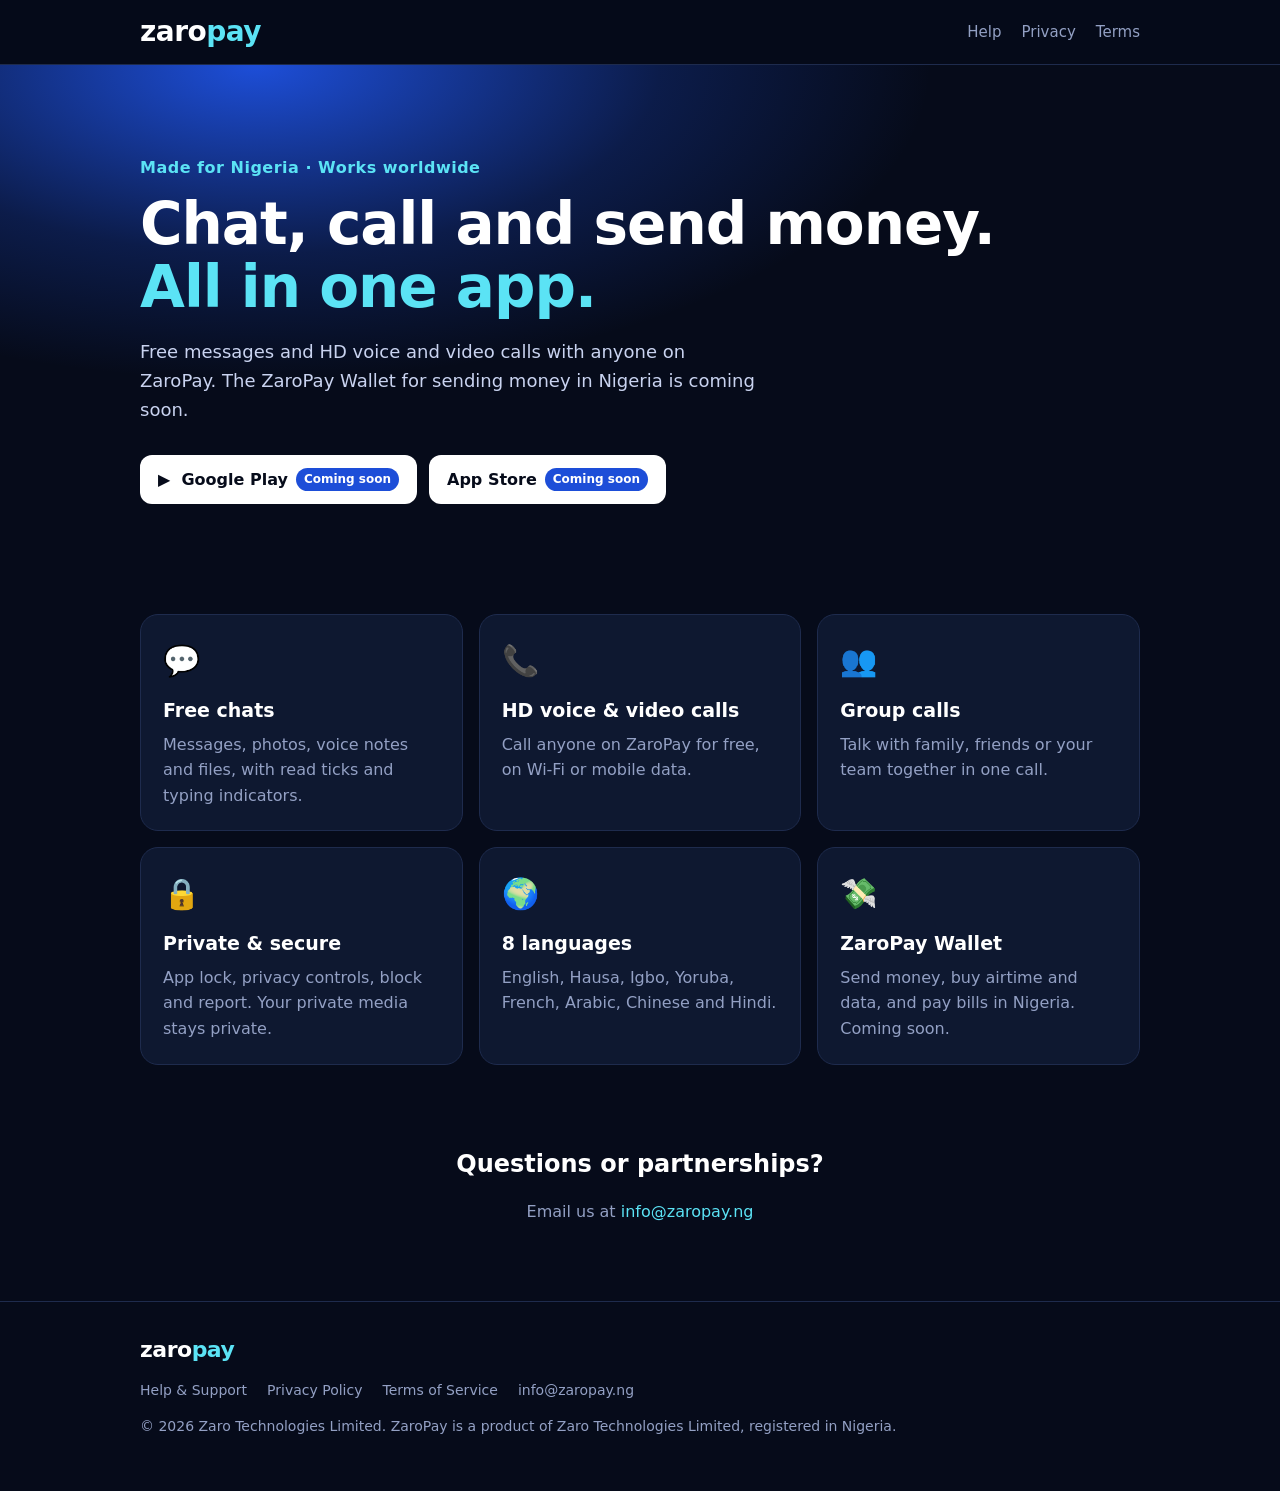
==== index.html @ feb99882 "ZaroPay website" ====
<!doctype html>
<html lang="en">
<head>
<meta charset="utf-8">
<meta name="viewport" content="width=device-width, initial-scale=1">
<title>ZaroPay – Chat, call and send money</title>
<meta name="description" content="ZaroPay: free chats and HD voice and video calls, with the ZaroPay Wallet for Nigeria coming soon.">
<link rel="icon" href="favicon.svg" type="image/svg+xml">
<link rel="stylesheet" href="style.css">
</head>
<body>
<header class="top"><div class="wrap nav">
  <a href="/" class="brand"><span class="zaro">zaro</span><span class="pay">pay</span></a>
  <nav><a href="/help">Help</a><a href="/privacy">Privacy</a><a href="/terms">Terms</a></nav>
</div></header>
<main>
<section class="hero"><div class="wrap">
  <p class="eyebrow">Made for Nigeria · Works worldwide</p>
  <h1>Chat, call and send money.<br><span>All in one app.</span></h1>
  <p class="lead">Free messages and HD voice and video calls with anyone on ZaroPay. The ZaroPay Wallet for sending money in Nigeria is coming soon.</p>
  <div class="stores">
    <span class="store">▶&nbsp; Google Play <em>Coming soon</em></span>
    <span class="store"> App Store <em>Coming soon</em></span>
  </div>
</div></section>
<section class="wrap feats">
  <div class="card"><div class="ic">💬</div><h3>Free chats</h3><p>Messages, photos, voice notes and files, with read ticks and typing indicators.</p></div>
  <div class="card"><div class="ic">📞</div><h3>HD voice &amp; video calls</h3><p>Call anyone on ZaroPay for free, on Wi-Fi or mobile data.</p></div>
  <div class="card"><div class="ic">👥</div><h3>Group calls</h3><p>Talk with family, friends or your team together in one call.</p></div>
  <div class="card"><div class="ic">🔒</div><h3>Private &amp; secure</h3><p>App lock, privacy controls, block and report. Your private media stays private.</p></div>
  <div class="card"><div class="ic">🌍</div><h3>8 languages</h3><p>English, Hausa, Igbo, Yoruba, French, Arabic, Chinese and Hindi.</p></div>
  <div class="card"><div class="ic">💸</div><h3>ZaroPay Wallet</h3><p>Send money, buy airtime and data, and pay bills in Nigeria. Coming soon.</p></div>
</section>
<section class="wrap contact">
  <h2>Questions or partnerships?</h2>
  <p>Email us at <a href="mailto:info@zaropay.ng">info@zaropay.ng</a></p>
</section>
</main>
<footer class="foot"><div class="wrap">
  <div class="brand small"><span class="zaro">zaro</span><span class="pay">pay</span></div>
  <nav><a href="/help">Help &amp; Support</a><a href="/privacy">Privacy Policy</a><a href="/terms">Terms of Service</a><a href="mailto:info@zaropay.ng">info@zaropay.ng</a></nav>
  <p>© 2026 Zaro Technologies Limited. ZaroPay is a product of Zaro Technologies Limited, registered in Nigeria.</p>
</div></footer>
</body>
</html>
---- style.css ----
:root{--bg:#060B1A;--card:#0E1830;--line:#1E2B4D;--text:#FFFFFF;--muted:#93A0C4;--blue:#1D4ED8;--blue2:#2563EB;--cyan:#5BE3F5}
*{box-sizing:border-box}
html,body{margin:0;background:var(--bg);color:var(--text);font-family:system-ui,-apple-system,"Segoe UI",Roboto,Arial,sans-serif;line-height:1.6}
a{color:var(--cyan);text-decoration:none}
a:hover{text-decoration:underline}
.wrap{max-width:1040px;margin:0 auto;padding:0 20px}
.top{position:sticky;top:0;background:rgba(6,11,26,.92);backdrop-filter:blur(8px);border-bottom:1px solid var(--line);z-index:5}
.nav{display:flex;align-items:center;justify-content:space-between;height:64px}
.nav nav a{color:var(--muted);margin-left:20px;font-size:15px}
.brand{font-weight:800;font-size:28px;letter-spacing:-.5px;text-decoration:none!important}
.brand.small{font-size:22px}
.zaro{color:#fff}.pay{color:var(--cyan)}
.hero{background:radial-gradient(900px 420px at 20% 0%,#1D4ED8 0%,rgba(29,78,216,.25) 45%,transparent 75%);padding:90px 0 70px}
.eyebrow{color:var(--cyan);font-weight:600;letter-spacing:.5px;margin:0 0 12px}
.hero h1{font-size:clamp(34px,6vw,58px);line-height:1.1;margin:0 0 18px;letter-spacing:-1px}
.hero h1 span{color:var(--cyan)}
.lead{color:#C9D3F0;font-size:18px;max-width:620px;margin:0 0 30px}
.stores{display:flex;gap:12px;flex-wrap:wrap}
.store{display:inline-flex;align-items:center;gap:8px;background:#fff;color:#060B1A;font-weight:700;padding:12px 18px;border-radius:12px}
.store em{font-style:normal;font-weight:600;font-size:12px;background:var(--blue);color:#fff;padding:2px 8px;border-radius:20px}
.feats{display:grid;grid-template-columns:repeat(auto-fit,minmax(280px,1fr));gap:16px;padding:40px 20px}
.card{background:var(--card);border:1px solid var(--line);border-radius:18px;padding:22px}
.card .ic{font-size:30px}
.card h3{margin:10px 0 6px;font-size:19px}
.card p{margin:0;color:var(--muted)}
.contact{text-align:center;padding:40px 20px 60px}
.contact h2{margin:0 0 6px}
.contact p{color:var(--muted)}
.doc{padding:40px 20px 60px;max-width:780px}
.doc h1{font-size:34px;margin:0 0 6px}
.updated{color:var(--muted);margin:0 0 24px}
.doc h2{font-size:19px;color:var(--cyan);margin:28px 0 6px}
.doc p{color:#D6DDF3;margin:0 0 8px}
.foot{border-top:1px solid var(--line);padding:30px 0 40px;color:var(--muted);font-size:14px}
.foot nav{display:flex;flex-wrap:wrap;gap:8px 20px;margin:12px 0}
.foot nav a{color:var(--muted)}
@media (max-width:560px){.nav nav a{margin-left:12px;font-size:14px}.brand{font-size:24px}.hero{padding:60px 0 50px}}
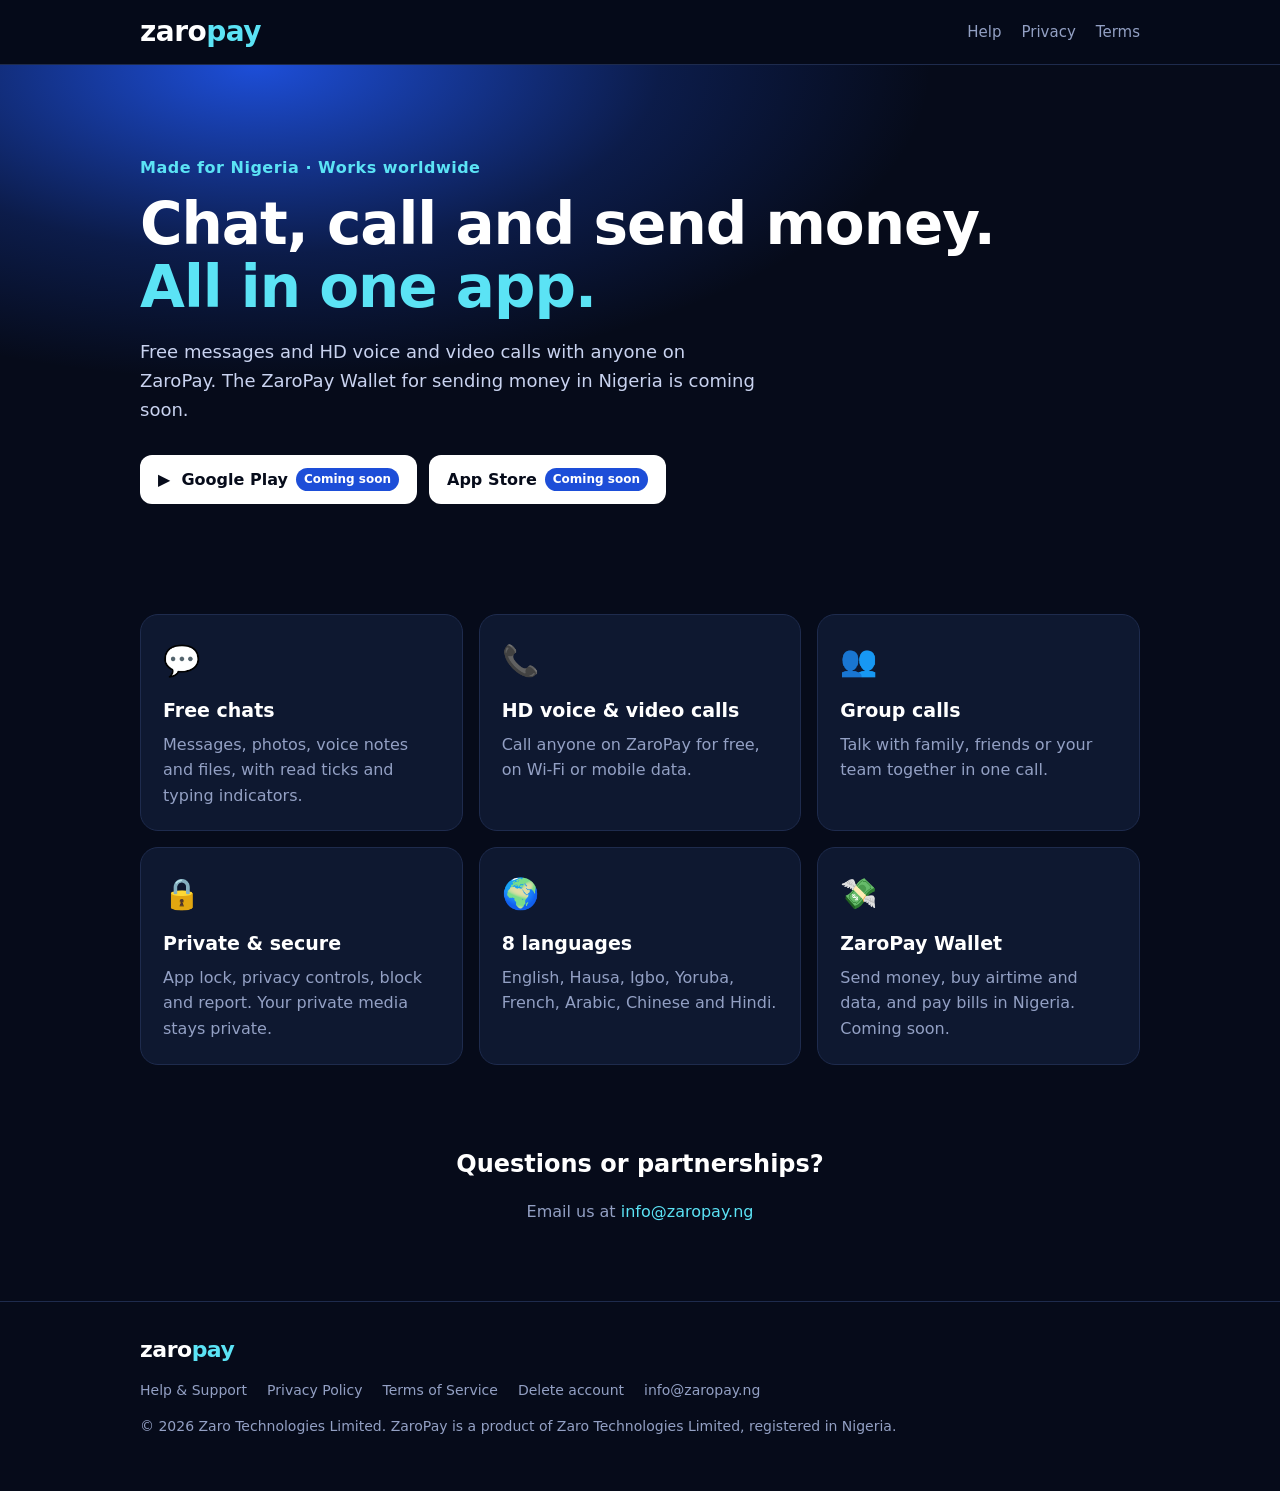
==== commit af41dea1: "Add delete-account page" ====
--- a/index.html
+++ b/index.html
@@ -38,7 +38,7 @@
 </main>
 <footer class="foot"><div class="wrap">
   <div class="brand small"><span class="zaro">zaro</span><span class="pay">pay</span></div>
-  <nav><a href="/help">Help &amp; Support</a><a href="/privacy">Privacy Policy</a><a href="/terms">Terms of Service</a><a href="mailto:info@zaropay.ng">info@zaropay.ng</a></nav>
+  <nav><a href="/help">Help &amp; Support</a><a href="/privacy">Privacy Policy</a><a href="/terms">Terms of Service</a><a href="/delete-account">Delete account</a><a href="mailto:info@zaropay.ng">info@zaropay.ng</a></nav>
   <p>© 2026 Zaro Technologies Limited. ZaroPay is a product of Zaro Technologies Limited, registered in Nigeria.</p>
 </div></footer>
 </body>
--- a/style.css
+++ b/style.css
@@ -35,3 +35,5 @@
 .foot nav{display:flex;flex-wrap:wrap;gap:8px 20px;margin:12px 0}
 .foot nav a{color:var(--muted)}
 @media (max-width:560px){.nav nav a{margin-left:12px;font-size:14px}.brand{font-size:24px}.hero{padding:60px 0 50px}}
+.btn{display:inline-block;background:var(--blue);color:#fff!important;font-weight:700;padding:12px 20px;border-radius:12px;margin-top:6px}
+.btn:hover{background:var(--blue2);text-decoration:none!important}
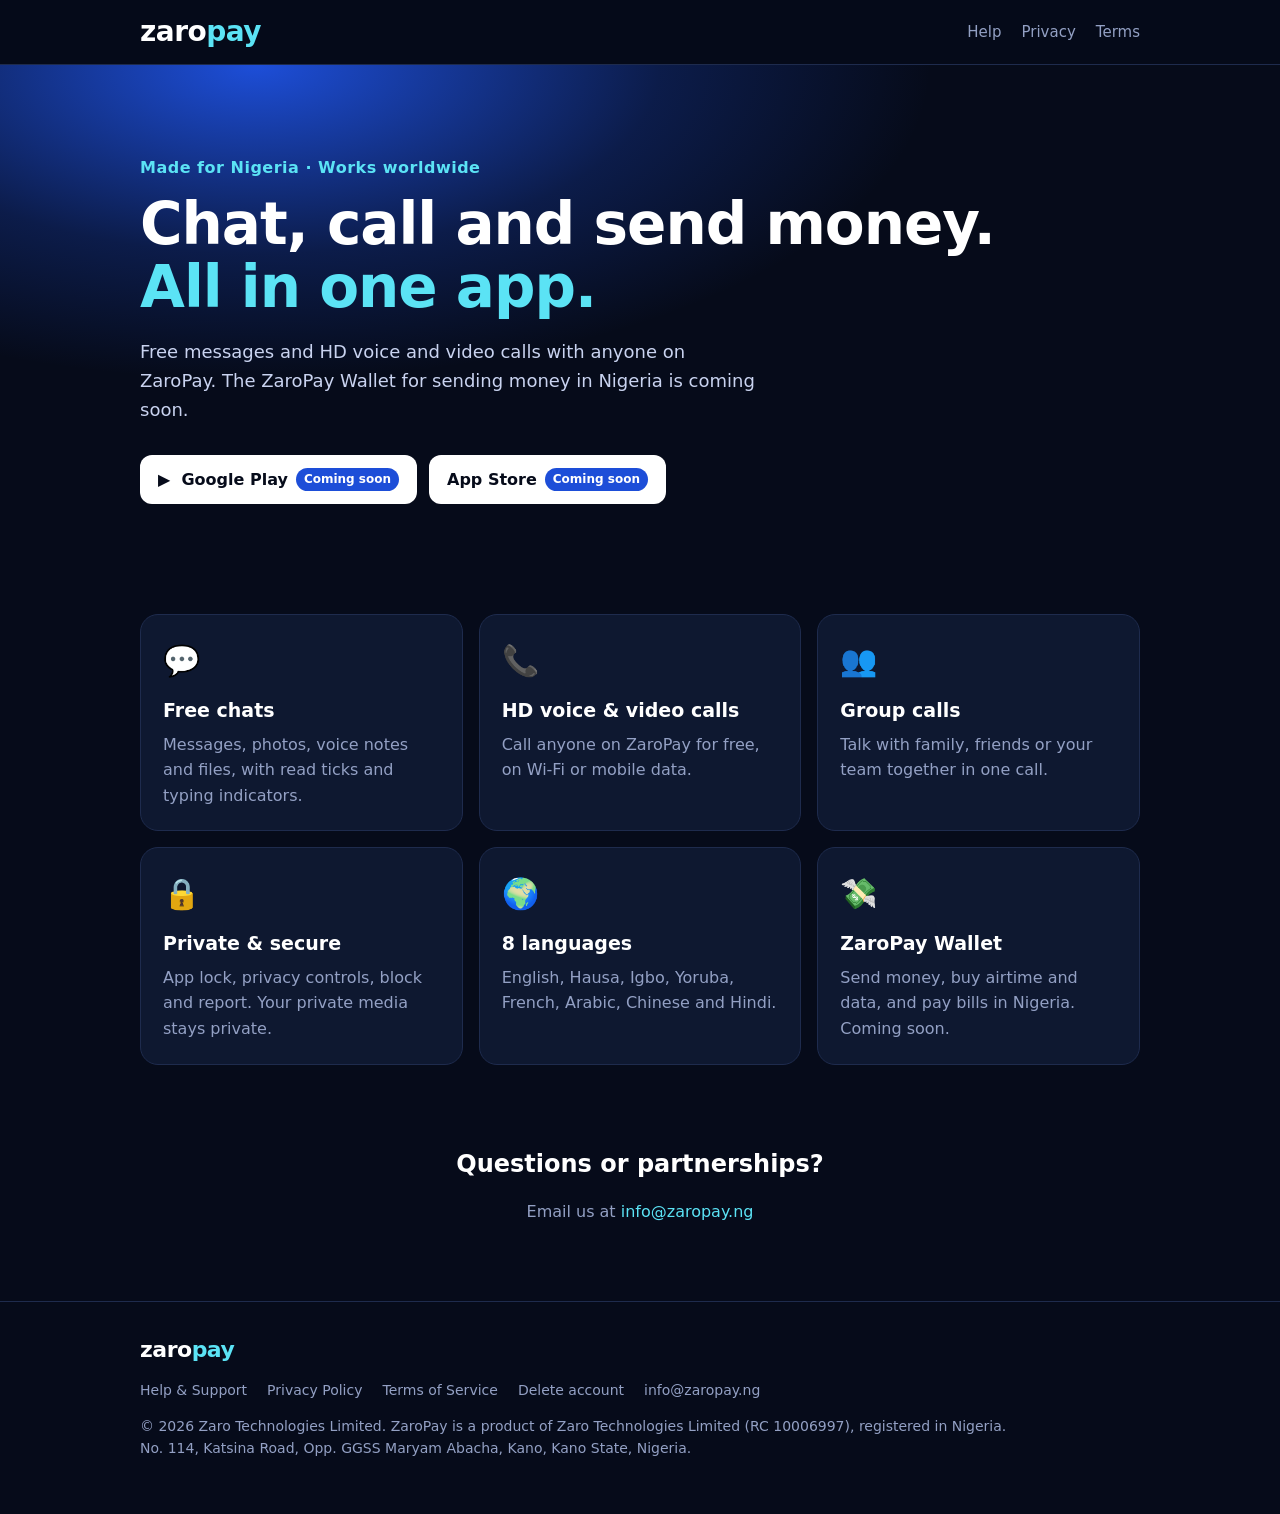
==== commit 1bd3f267: "Add files via upload ZARO TECHNOLOGIES LIMITED" ====
--- a/index.html
+++ b/index.html
@@ -39,7 +39,7 @@
 <footer class="foot"><div class="wrap">
   <div class="brand small"><span class="zaro">zaro</span><span class="pay">pay</span></div>
   <nav><a href="/help">Help &amp; Support</a><a href="/privacy">Privacy Policy</a><a href="/terms">Terms of Service</a><a href="/delete-account">Delete account</a><a href="mailto:info@zaropay.ng">info@zaropay.ng</a></nav>
-  <p>© 2026 Zaro Technologies Limited. ZaroPay is a product of Zaro Technologies Limited, registered in Nigeria.</p>
+  <p>© 2026 Zaro Technologies Limited. ZaroPay is a product of Zaro Technologies Limited (RC 10006997), registered in Nigeria.<br>No. 114, Katsina Road, Opp. GGSS Maryam Abacha, Kano, Kano State, Nigeria.</p>
 </div></footer>
 </body>
 </html>
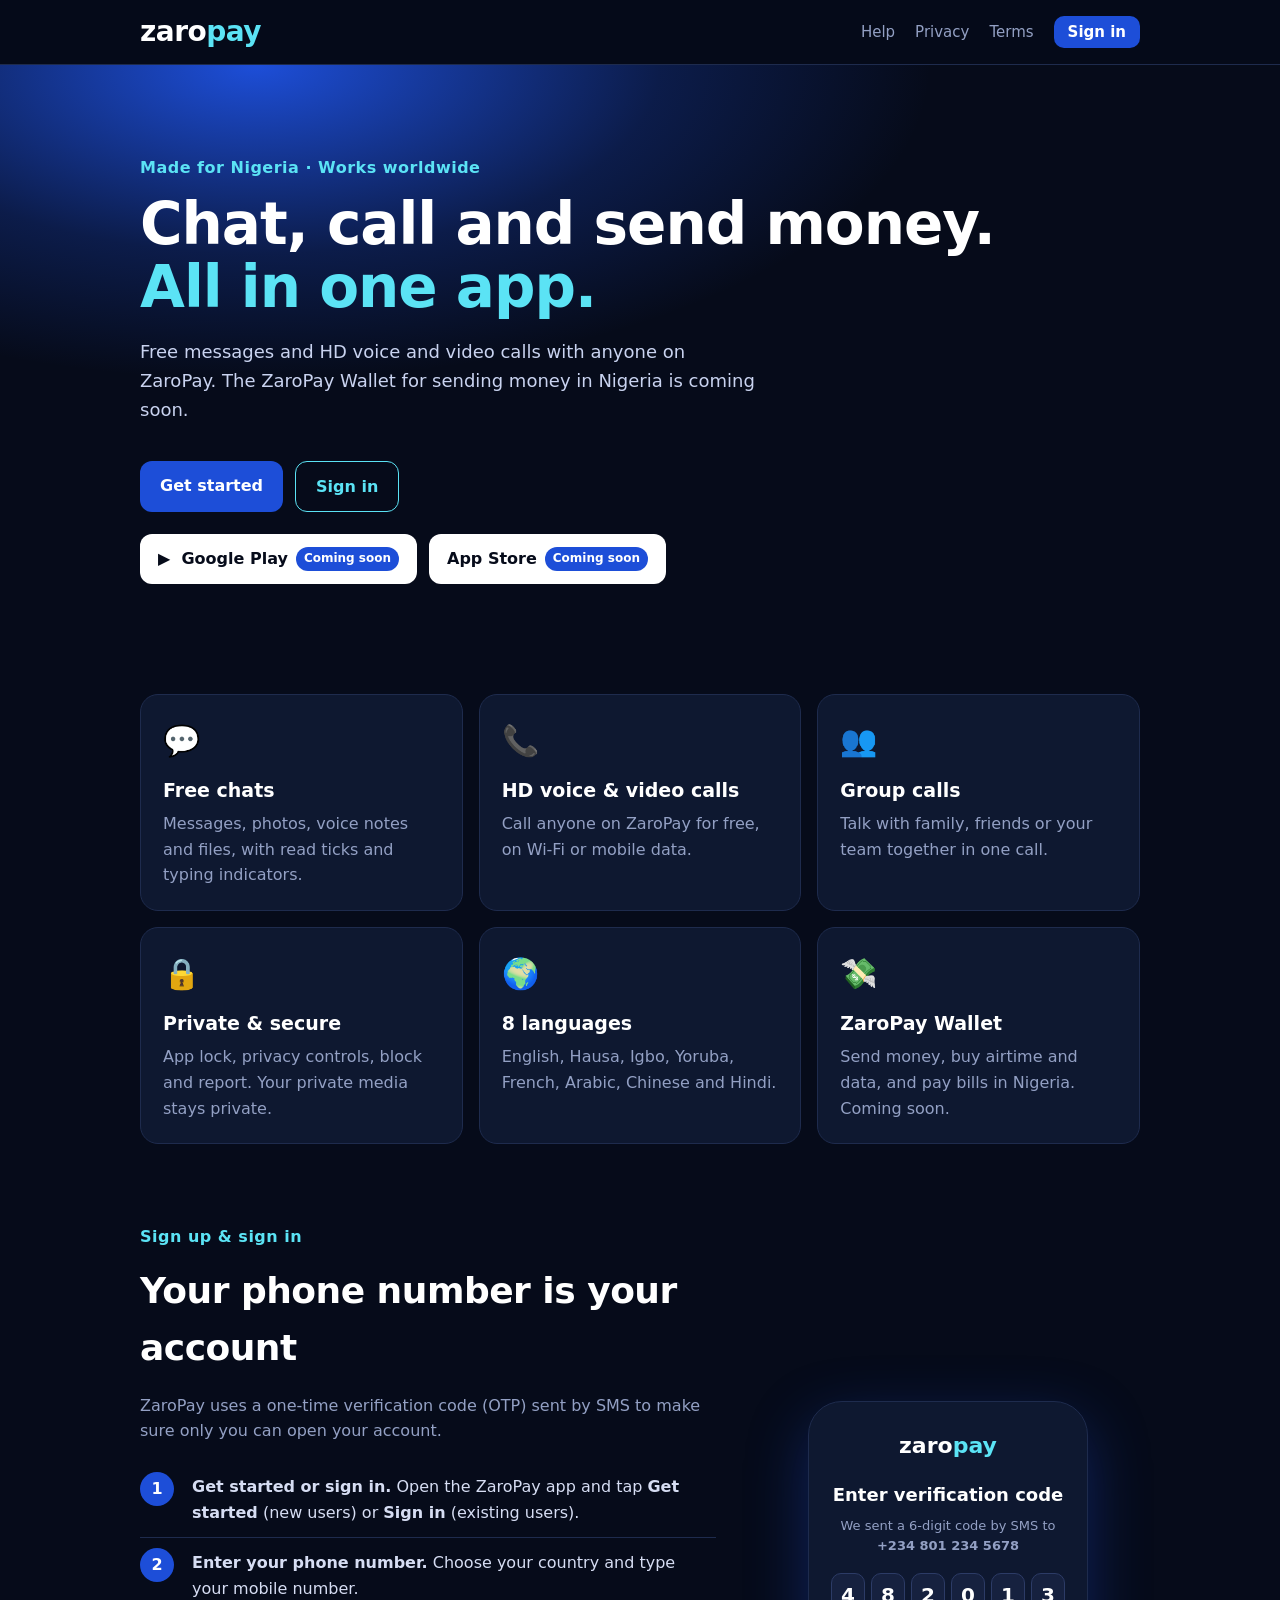
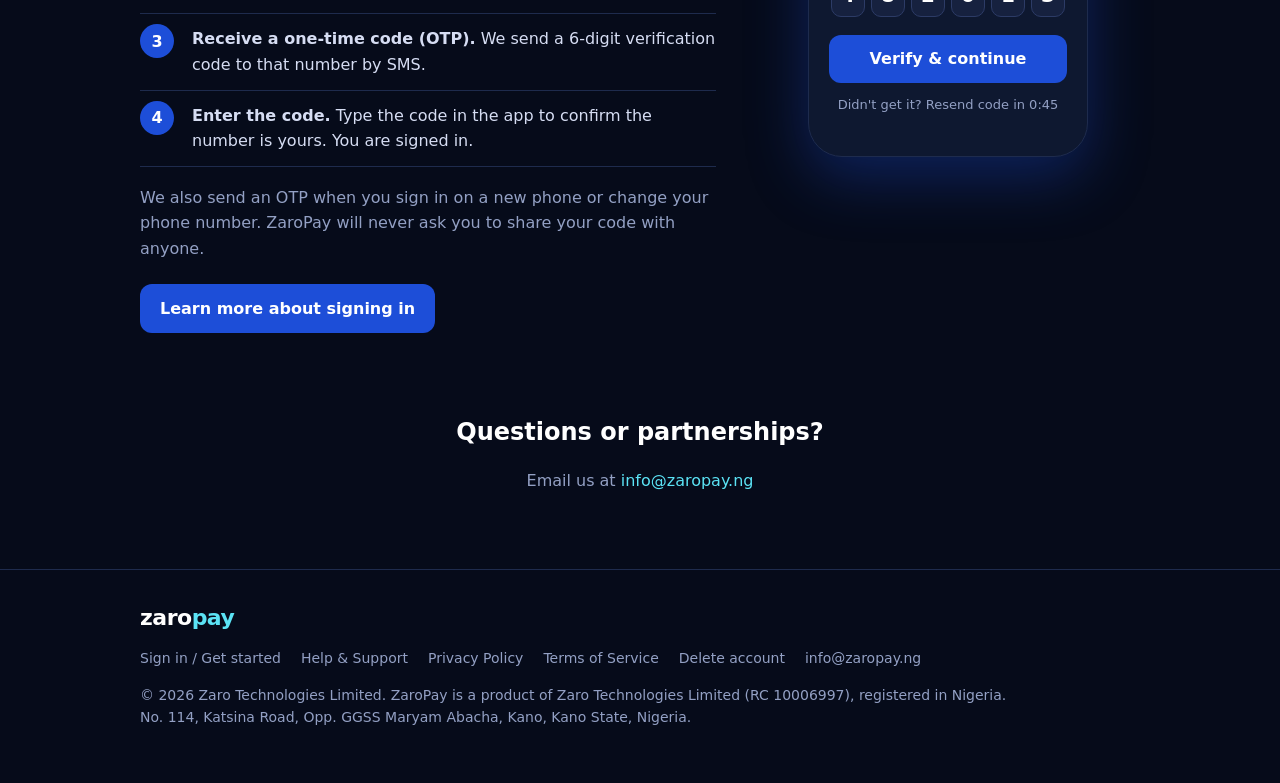
==== commit 7e4206f1: "Add sign-in page and OTP explanation" ====
--- a/index.html
+++ b/index.html
@@ -11,13 +11,14 @@
 <body>
 <header class="top"><div class="wrap nav">
   <a href="/" class="brand"><span class="zaro">zaro</span><span class="pay">pay</span></a>
-  <nav><a href="/help">Help</a><a href="/privacy">Privacy</a><a href="/terms">Terms</a></nav>
+  <nav><a href="/help">Help</a><a href="/privacy">Privacy</a><a href="/terms">Terms</a><a href="/signin" class="navbtn">Sign in</a></nav>
 </div></header>
 <main>
 <section class="hero"><div class="wrap">
   <p class="eyebrow">Made for Nigeria · Works worldwide</p>
   <h1>Chat, call and send money.<br><span>All in one app.</span></h1>
   <p class="lead">Free messages and HD voice and video calls with anyone on ZaroPay. The ZaroPay Wallet for sending money in Nigeria is coming soon.</p>
+  <div class="cta"><a class="btn" href="/signin">Get started</a><a class="btn ghost" href="/signin">Sign in</a></div>
   <div class="stores">
     <span class="store">▶&nbsp; Google Play <em>Coming soon</em></span>
     <span class="store"> App Store <em>Coming soon</em></span>
@@ -31,6 +32,29 @@
   <div class="card"><div class="ic">🌍</div><h3>8 languages</h3><p>English, Hausa, Igbo, Yoruba, French, Arabic, Chinese and Hindi.</p></div>
   <div class="card"><div class="ic">💸</div><h3>ZaroPay Wallet</h3><p>Send money, buy airtime and data, and pay bills in Nigeria. Coming soon.</p></div>
 </section>
+<section class="wrap how" id="how-it-works">
+  <div class="how-text">
+    <p class="eyebrow">Sign up &amp; sign in</p>
+    <h2>Your phone number is your account</h2>
+    <p class="muted">ZaroPay uses a one-time verification code (OTP) sent by SMS to make sure only you can open your account.</p>
+    <ol class="steps">
+      <li><b>Get started or sign in.</b> Open the ZaroPay app and tap <b>Get started</b> (new users) or <b>Sign in</b> (existing users).</li>
+      <li><b>Enter your phone number.</b> Choose your country and type your mobile number.</li>
+      <li><b>Receive a one-time code (OTP).</b> We send a 6-digit verification code to that number by SMS.</li>
+      <li><b>Enter the code.</b> Type the code in the app to confirm the number is yours. You are signed in.</li>
+    </ol>
+    <p class="muted">We also send an OTP when you sign in on a new phone or change your phone number. ZaroPay will never ask you to share your code with anyone.</p>
+    <a class="btn" href="/signin">Learn more about signing in</a>
+  </div>
+  <div class="phone" aria-hidden="true">
+    <div class="ph-top"><span class="zaro">zaro</span><span class="pay">pay</span></div>
+    <p class="ph-title">Enter verification code</p>
+    <p class="ph-sub">We sent a 6-digit code by SMS to<br><b>+234 801 234 5678</b></p>
+    <div class="otp"><span>4</span><span>8</span><span>2</span><span>0</span><span>1</span><span>3</span></div>
+    <div class="ph-btn">Verify &amp; continue</div>
+    <p class="ph-sub small">Didn't get it? Resend code in 0:45</p>
+  </div>
+</section>
 <section class="wrap contact">
   <h2>Questions or partnerships?</h2>
   <p>Email us at <a href="mailto:info@zaropay.ng">info@zaropay.ng</a></p>
@@ -38,7 +62,7 @@
 </main>
 <footer class="foot"><div class="wrap">
   <div class="brand small"><span class="zaro">zaro</span><span class="pay">pay</span></div>
-  <nav><a href="/help">Help &amp; Support</a><a href="/privacy">Privacy Policy</a><a href="/terms">Terms of Service</a><a href="/delete-account">Delete account</a><a href="mailto:info@zaropay.ng">info@zaropay.ng</a></nav>
+  <nav><a href="/signin">Sign in / Get started</a><a href="/help">Help &amp; Support</a><a href="/privacy">Privacy Policy</a><a href="/terms">Terms of Service</a><a href="/delete-account">Delete account</a><a href="mailto:info@zaropay.ng">info@zaropay.ng</a></nav>
   <p>© 2026 Zaro Technologies Limited. ZaroPay is a product of Zaro Technologies Limited (RC 10006997), registered in Nigeria.<br>No. 114, Katsina Road, Opp. GGSS Maryam Abacha, Kano, Kano State, Nigeria.</p>
 </div></footer>
 </body>
--- a/style.css
+++ b/style.css
@@ -37,3 +37,24 @@
 @media (max-width:560px){.nav nav a{margin-left:12px;font-size:14px}.brand{font-size:24px}.hero{padding:60px 0 50px}}
 .btn{display:inline-block;background:var(--blue);color:#fff!important;font-weight:700;padding:12px 20px;border-radius:12px;margin-top:6px}
 .btn:hover{background:var(--blue2);text-decoration:none!important}
+
+.navbtn{background:var(--blue);color:#fff!important;padding:7px 14px;border-radius:10px;font-weight:700}
+.cta{display:flex;gap:12px;flex-wrap:wrap;margin:0 0 22px}
+.btn.ghost{background:transparent;border:1.5px solid var(--cyan);color:var(--cyan)!important}
+.muted{color:var(--muted)}.small{font-size:14px}
+.how,.signin{display:grid;grid-template-columns:1.2fr .8fr;gap:40px;align-items:center;padding:40px 20px}
+.signin{align-items:start;padding-top:50px;padding-bottom:60px}
+.how h2,.signin h1{font-size:clamp(26px,4vw,36px);margin:0 0 8px;letter-spacing:-.5px}
+.signin h2{font-size:19px;color:var(--cyan);margin:28px 0 8px}
+.steps{counter-reset:s;list-style:none;padding:0;margin:18px 0}
+.steps li{counter-increment:s;position:relative;padding:12px 0 12px 52px;border-bottom:1px solid var(--line);color:#D6DDF3}
+.steps li:before{content:counter(s);position:absolute;left:0;top:10px;width:34px;height:34px;border-radius:50%;background:var(--blue);color:#fff;font-weight:800;display:flex;align-items:center;justify-content:center}
+.list{padding-left:20px;color:#D6DDF3}.list li{margin:6px 0}
+.phone{justify-self:center;width:280px;background:var(--card);border:1px solid var(--line);border-radius:34px;padding:26px 20px 24px;box-shadow:0 20px 60px rgba(29,78,216,.35);text-align:center}
+.ph-top{font-weight:800;font-size:22px;margin-bottom:18px}
+.ph-title{font-weight:700;font-size:18px;margin:0 0 6px}
+.ph-sub{color:var(--muted);font-size:13px;margin:0 0 16px}
+.otp{display:flex;gap:6px;justify-content:center;margin:0 0 18px}
+.otp span{width:34px;height:44px;border-radius:10px;background:#16213F;border:1px solid #2C3B66;display:flex;align-items:center;justify-content:center;font-size:20px;font-weight:700}
+.ph-btn{background:var(--blue);border-radius:12px;padding:11px;font-weight:700;margin-bottom:12px}
+@media (max-width:760px){.how,.signin{grid-template-columns:1fr}.nav nav a{margin-left:10px}}
